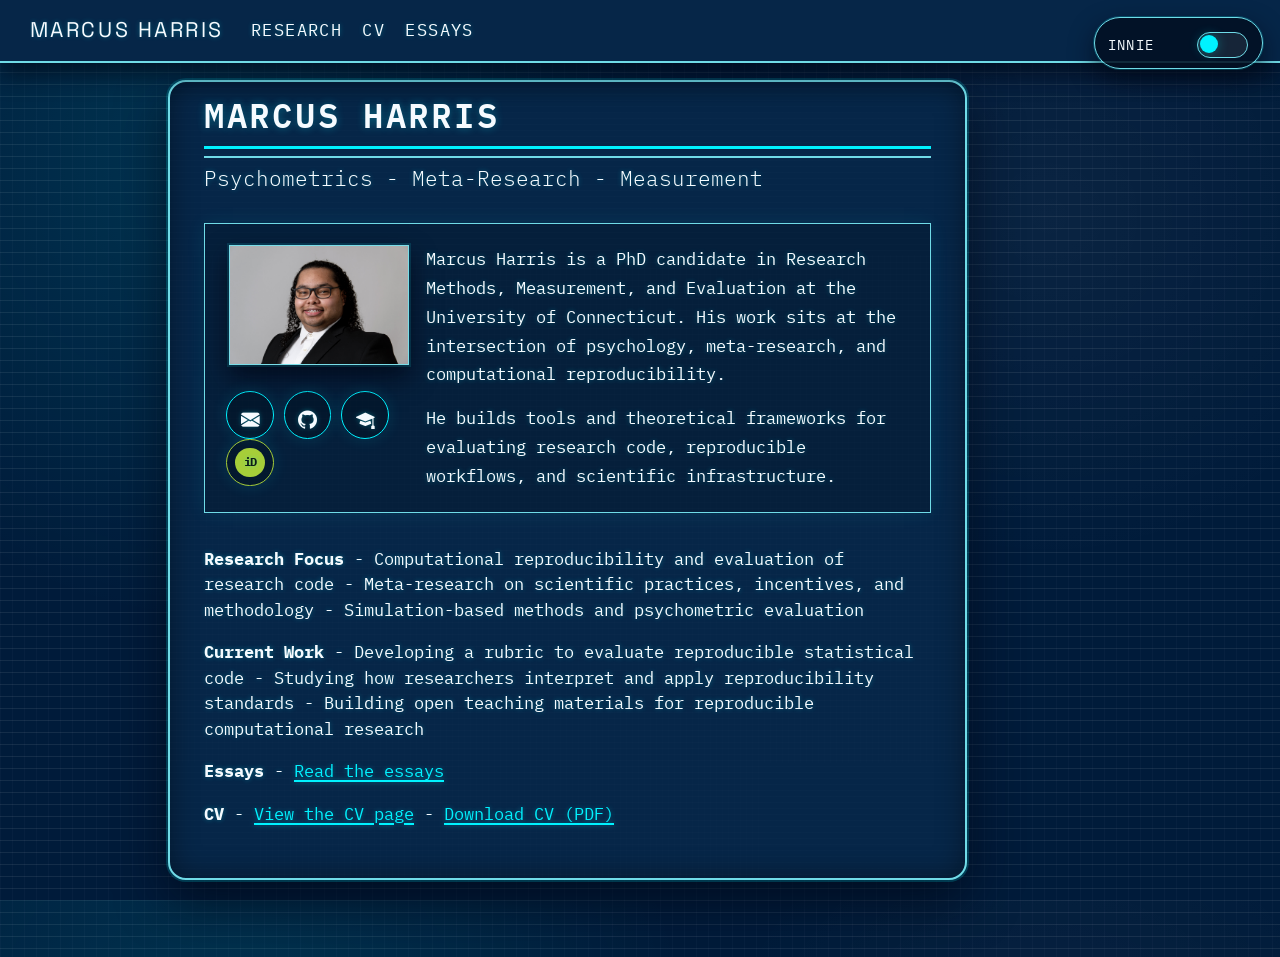
==== docs/index.html @ 5d67683b "Use single icon row under portrait" ====
<!DOCTYPE html>
<html xmlns="http://www.w3.org/1999/xhtml" lang="en" xml:lang="en"><head>

<meta charset="utf-8">
<meta name="generator" content="quarto-1.8.27">

<meta name="viewport" content="width=device-width, initial-scale=1.0, user-scalable=yes">


<title>Marcus Harris</title>
<style>
code{white-space: pre-wrap;}
span.smallcaps{font-variant: small-caps;}
div.columns{display: flex; gap: min(4vw, 1.5em);}
div.column{flex: auto; overflow-x: auto;}
div.hanging-indent{margin-left: 1.5em; text-indent: -1.5em;}
ul.task-list{list-style: none;}
ul.task-list li input[type="checkbox"] {
  width: 0.8em;
  margin: 0 0.8em 0.2em -1em; /* quarto-specific, see https://github.com/quarto-dev/quarto-cli/issues/4556 */ 
  vertical-align: middle;
}
</style>


<script src="site_libs/quarto-nav/quarto-nav.js"></script>
<script src="site_libs/quarto-nav/headroom.min.js"></script>
<script src="site_libs/clipboard/clipboard.min.js"></script>
<script src="site_libs/quarto-search/autocomplete.umd.js"></script>
<script src="site_libs/quarto-search/fuse.min.js"></script>
<script src="site_libs/quarto-search/quarto-search.js"></script>
<meta name="quarto:offset" content="./">
<link href="./assets/mh-favicon.jpg" rel="icon" type="image/jpeg">
<script src="site_libs/quarto-html/quarto.js" type="module"></script>
<script src="site_libs/quarto-html/tabsets/tabsets.js" type="module"></script>
<script src="site_libs/quarto-html/axe/axe-check.js" type="module"></script>
<script src="site_libs/quarto-html/popper.min.js"></script>
<script src="site_libs/quarto-html/tippy.umd.min.js"></script>
<script src="site_libs/quarto-html/anchor.min.js"></script>
<link href="site_libs/quarto-html/tippy.css" rel="stylesheet">
<link href="site_libs/quarto-html/quarto-syntax-highlighting-ed96de9b727972fe78a7b5d16c58bf87.css" rel="stylesheet" id="quarto-text-highlighting-styles">
<script src="site_libs/bootstrap/bootstrap.min.js"></script>
<link href="site_libs/bootstrap/bootstrap-icons.css" rel="stylesheet">
<link href="site_libs/bootstrap/bootstrap-e6518120e214e3a26998b62e628f5a15.min.css" rel="stylesheet" append-hash="true" id="quarto-bootstrap" data-mode="light">
<script id="quarto-search-options" type="application/json">{
  "location": "navbar",
  "copy-button": false,
  "collapse-after": 3,
  "panel-placement": "end",
  "type": "overlay",
  "limit": 50,
  "keyboard-shortcut": [
    "f",
    "/",
    "s"
  ],
  "show-item-context": false,
  "language": {
    "search-no-results-text": "No results",
    "search-matching-documents-text": "matching documents",
    "search-copy-link-title": "Copy link to search",
    "search-hide-matches-text": "Hide additional matches",
    "search-more-match-text": "more match in this document",
    "search-more-matches-text": "more matches in this document",
    "search-clear-button-title": "Clear",
    "search-text-placeholder": "",
    "search-detached-cancel-button-title": "Cancel",
    "search-submit-button-title": "Submit",
    "search-label": "Search"
  }
}</script>
<script>
  (function () {
    var storageKey = "site-theme";
    try {
      var stored = localStorage.getItem(storageKey);
      if (stored === "light" || stored === "dark") {
        document.documentElement.setAttribute("data-theme", stored);
      } else {
        document.documentElement.setAttribute("data-theme", "dark");
      }
    } catch (_error) {
      document.documentElement.setAttribute("data-theme", "dark");
    }
  })();
</script>


</head>

<body class="nav-fixed quarto-light">

<div id="quarto-search-results"></div>
  <header id="quarto-header" class="headroom fixed-top">
    <nav class="navbar navbar-expand-lg " data-bs-theme="dark">
      <div class="navbar-container container-fluid">
      <div class="navbar-brand-container mx-auto">
    <a class="navbar-brand" href="./index.html">
    <span class="navbar-title">Marcus Harris</span>
    </a>
  </div>
            <div id="quarto-search" class="" title="Search"></div>
          <button class="navbar-toggler" type="button" data-bs-toggle="collapse" data-bs-target="#navbarCollapse" aria-controls="navbarCollapse" role="menu" aria-expanded="false" aria-label="Toggle navigation" onclick="if (window.quartoToggleHeadroom) { window.quartoToggleHeadroom(); }">
  <span class="navbar-toggler-icon"></span>
</button>
          <div class="collapse navbar-collapse" id="navbarCollapse">
            <ul class="navbar-nav navbar-nav-scroll me-auto">
  <li class="nav-item">
    <a class="nav-link" href="./research.html"> 
<span class="menu-text">Research</span></a>
  </li>  
  <li class="nav-item">
    <a class="nav-link" href="./cv.html"> 
<span class="menu-text">CV</span></a>
  </li>  
  <li class="nav-item">
    <a class="nav-link" href="./essays.html"> 
<span class="menu-text">Essays</span></a>
  </li>  
</ul>
          </div> <!-- /navcollapse -->
            <div class="quarto-navbar-tools">
</div>
      </div> <!-- /container-fluid -->
    </nav>
</header>
<!-- content -->
<div id="quarto-content" class="quarto-container page-columns page-rows-contents page-layout-article page-navbar">
<!-- sidebar -->
<!-- margin-sidebar -->
    <div id="quarto-margin-sidebar" class="sidebar margin-sidebar zindex-bottom">
        
    </div>
<!-- main -->
<main class="content" id="quarto-document-content">

<header id="title-block-header" class="quarto-title-block default">
<div class="quarto-title">
<h1 class="title">Marcus Harris</h1>
<p class="subtitle lead">Psychometrics - Meta-Research - Measurement</p>
</div>



<div class="quarto-title-meta">

    
  
    
  </div>
  


</header>


<div class="home-hero">
<div class="home-hero-image">
<p><img src="assets/headshot.jpg" class="img-fluid" alt="Headshot of Marcus Harris"></p>
<div class="icon-links home-hero-links" aria-label="Homepage links">
<p><a class="icon-link" href="mailto:marcus.harris@uconn.edu" aria-label="Email Marcus Harris" title="Email"> <i class="bi bi-envelope-fill"></i> </a> <a class="icon-link" href="https://github.com/MarcusHarrisUConn" target="_blank" rel="noopener noreferrer" aria-label="GitHub profile" title="GitHub"> <i class="bi bi-github"></i> </a> <a class="icon-link" href="https://scholar.google.com/citations?hl=en&amp;user=sH_6JfsAAAAJ" target="_blank" rel="noopener noreferrer" aria-label="Google Scholar profile" title="Google Scholar"> <i class="bi bi-mortarboard-fill"></i> </a> <a class="icon-link icon-link-orcid home-hero-orcid" href="https://orcid.org/0009-0002-7001-1584" target="_blank" rel="noopener noreferrer" aria-label="ORCID profile" title="ORCID"> <span class="home-hero-orcid-mark" aria-hidden="true"> <span class="home-hero-orcid-inner">iD</span> </span> </a></p>
</div>
</div>
<div class="home-hero-copy">
<p>Marcus Harris is a PhD candidate in Research Methods, Measurement, and Evaluation at the University of Connecticut. His work sits at the intersection of psychology, meta-research, and computational reproducibility.</p>
<p>He builds tools and theoretical frameworks for evaluating research code, reproducible workflows, and scientific infrastructure.</p>
</div>
</div>
<p><strong>Research Focus</strong> - Computational reproducibility and evaluation of research code - Meta-research on scientific practices, incentives, and methodology - Simulation-based methods and psychometric evaluation</p>
<p><strong>Current Work</strong> - Developing a rubric to evaluate reproducible statistical code - Studying how researchers interpret and apply reproducibility standards - Building open teaching materials for reproducible computational research</p>
<p><strong>Essays</strong> - <a href="./essays.html">Read the essays</a></p>
<p><strong>CV</strong> - <a href="./cv.html">View the CV page</a> - <a href="assets/CV.pdf">Download CV (PDF)</a></p>



</main> <!-- /main -->
<button id="theme-toggle" class="theme-toggle" type="button" aria-label="Toggle innie and outie mode" aria-pressed="true">
  <span class="theme-toggle-label">Innie</span>
  <span class="theme-toggle-track" aria-hidden="true">
    <span class="theme-toggle-thumb"></span>
  </span>
</button>

<script>
  (function () {
    var storageKey = "site-theme";

    function getTheme() {
      try {
        var stored = localStorage.getItem(storageKey);
        if (stored === "light" || stored === "dark") {
          return stored;
        }
      } catch (_error) {}
      return document.documentElement.getAttribute("data-theme") || "dark";
    }

    function setTheme(theme) {
      document.documentElement.setAttribute("data-theme", theme);
      try {
        localStorage.setItem(storageKey, theme);
      } catch (_error) {}
    }

    function syncButton(button, theme) {
      var label = button.querySelector(".theme-toggle-label");
      label.textContent = theme === "dark" ? "Innie" : "Outie";
      button.setAttribute("aria-pressed", theme === "dark" ? "true" : "false");
      button.classList.toggle("is-light", theme === "light");
    }

    document.addEventListener("DOMContentLoaded", function () {
      var button = document.getElementById("theme-toggle");
      if (!button) {
        return;
      }

      var theme = getTheme();
      setTheme(theme);
      syncButton(button, theme);

      button.addEventListener("click", function () {
        var current = getTheme();
        var next = current === "dark" ? "light" : "dark";
        setTheme(next);
        syncButton(button, next);
      });
    });
  })();
</script>
<script id="quarto-html-after-body" type="application/javascript">
  window.document.addEventListener("DOMContentLoaded", function (event) {
    const icon = "";
    const anchorJS = new window.AnchorJS();
    anchorJS.options = {
      placement: 'right',
      icon: icon
    };
    anchorJS.add('.anchored');
    const isCodeAnnotation = (el) => {
      for (const clz of el.classList) {
        if (clz.startsWith('code-annotation-')) {                     
          return true;
        }
      }
      return false;
    }
    const onCopySuccess = function(e) {
      // button target
      const button = e.trigger;
      // don't keep focus
      button.blur();
      // flash "checked"
      button.classList.add('code-copy-button-checked');
      var currentTitle = button.getAttribute("title");
      button.setAttribute("title", "Copied!");
      let tooltip;
      if (window.bootstrap) {
        button.setAttribute("data-bs-toggle", "tooltip");
        button.setAttribute("data-bs-placement", "left");
        button.setAttribute("data-bs-title", "Copied!");
        tooltip = new bootstrap.Tooltip(button, 
          { trigger: "manual", 
            customClass: "code-copy-button-tooltip",
            offset: [0, -8]});
        tooltip.show();    
      }
      setTimeout(function() {
        if (tooltip) {
          tooltip.hide();
          button.removeAttribute("data-bs-title");
          button.removeAttribute("data-bs-toggle");
          button.removeAttribute("data-bs-placement");
        }
        button.setAttribute("title", currentTitle);
        button.classList.remove('code-copy-button-checked');
      }, 1000);
      // clear code selection
      e.clearSelection();
    }
    const getTextToCopy = function(trigger) {
      const outerScaffold = trigger.parentElement.cloneNode(true);
      const codeEl = outerScaffold.querySelector('code');
      for (const childEl of codeEl.children) {
        if (isCodeAnnotation(childEl)) {
          childEl.remove();
        }
      }
      return codeEl.innerText;
    }
    const clipboard = new window.ClipboardJS('.code-copy-button:not([data-in-quarto-modal])', {
      text: getTextToCopy
    });
    clipboard.on('success', onCopySuccess);
    if (window.document.getElementById('quarto-embedded-source-code-modal')) {
      const clipboardModal = new window.ClipboardJS('.code-copy-button[data-in-quarto-modal]', {
        text: getTextToCopy,
        container: window.document.getElementById('quarto-embedded-source-code-modal')
      });
      clipboardModal.on('success', onCopySuccess);
    }
      var localhostRegex = new RegExp(/^(?:http|https):\/\/localhost\:?[0-9]*\//);
      var mailtoRegex = new RegExp(/^mailto:/);
        var filterRegex = new RegExp('/' + window.location.host + '/');
      var isInternal = (href) => {
          return filterRegex.test(href) || localhostRegex.test(href) || mailtoRegex.test(href);
      }
      // Inspect non-navigation links and adorn them if external
     var links = window.document.querySelectorAll('a[href]:not(.nav-link):not(.navbar-brand):not(.toc-action):not(.sidebar-link):not(.sidebar-item-toggle):not(.pagination-link):not(.no-external):not([aria-hidden]):not(.dropdown-item):not(.quarto-navigation-tool):not(.about-link)');
      for (var i=0; i<links.length; i++) {
        const link = links[i];
        if (!isInternal(link.href)) {
          // undo the damage that might have been done by quarto-nav.js in the case of
          // links that we want to consider external
          if (link.dataset.originalHref !== undefined) {
            link.href = link.dataset.originalHref;
          }
        }
      }
    function tippyHover(el, contentFn, onTriggerFn, onUntriggerFn) {
      const config = {
        allowHTML: true,
        maxWidth: 500,
        delay: 100,
        arrow: false,
        appendTo: function(el) {
            return el.parentElement;
        },
        interactive: true,
        interactiveBorder: 10,
        theme: 'quarto',
        placement: 'bottom-start',
      };
      if (contentFn) {
        config.content = contentFn;
      }
      if (onTriggerFn) {
        config.onTrigger = onTriggerFn;
      }
      if (onUntriggerFn) {
        config.onUntrigger = onUntriggerFn;
      }
      window.tippy(el, config); 
    }
    const noterefs = window.document.querySelectorAll('a[role="doc-noteref"]');
    for (var i=0; i<noterefs.length; i++) {
      const ref = noterefs[i];
      tippyHover(ref, function() {
        // use id or data attribute instead here
        let href = ref.getAttribute('data-footnote-href') || ref.getAttribute('href');
        try { href = new URL(href).hash; } catch {}
        const id = href.replace(/^#\/?/, "");
        const note = window.document.getElementById(id);
        if (note) {
          return note.innerHTML;
        } else {
          return "";
        }
      });
    }
    const xrefs = window.document.querySelectorAll('a.quarto-xref');
    const processXRef = (id, note) => {
      // Strip column container classes
      const stripColumnClz = (el) => {
        el.classList.remove("page-full", "page-columns");
        if (el.children) {
          for (const child of el.children) {
            stripColumnClz(child);
          }
        }
      }
      stripColumnClz(note)
      if (id === null || id.startsWith('sec-')) {
        // Special case sections, only their first couple elements
        const container = document.createElement("div");
        if (note.children && note.children.length > 2) {
          container.appendChild(note.children[0].cloneNode(true));
          for (let i = 1; i < note.children.length; i++) {
            const child = note.children[i];
            if (child.tagName === "P" && child.innerText === "") {
              continue;
            } else {
              container.appendChild(child.cloneNode(true));
              break;
            }
          }
          if (window.Quarto?.typesetMath) {
            window.Quarto.typesetMath(container);
          }
          return container.innerHTML
        } else {
          if (window.Quarto?.typesetMath) {
            window.Quarto.typesetMath(note);
          }
          return note.innerHTML;
        }
      } else {
        // Remove any anchor links if they are present
        const anchorLink = note.querySelector('a.anchorjs-link');
        if (anchorLink) {
          anchorLink.remove();
        }
        if (window.Quarto?.typesetMath) {
          window.Quarto.typesetMath(note);
        }
        if (note.classList.contains("callout")) {
          return note.outerHTML;
        } else {
          return note.innerHTML;
        }
      }
    }
    for (var i=0; i<xrefs.length; i++) {
      const xref = xrefs[i];
      tippyHover(xref, undefined, function(instance) {
        instance.disable();
        let url = xref.getAttribute('href');
        let hash = undefined; 
        if (url.startsWith('#')) {
          hash = url;
        } else {
          try { hash = new URL(url).hash; } catch {}
        }
        if (hash) {
          const id = hash.replace(/^#\/?/, "");
          const note = window.document.getElementById(id);
          if (note !== null) {
            try {
              const html = processXRef(id, note.cloneNode(true));
              instance.setContent(html);
            } finally {
              instance.enable();
              instance.show();
            }
          } else {
            // See if we can fetch this
            fetch(url.split('#')[0])
            .then(res => res.text())
            .then(html => {
              const parser = new DOMParser();
              const htmlDoc = parser.parseFromString(html, "text/html");
              const note = htmlDoc.getElementById(id);
              if (note !== null) {
                const html = processXRef(id, note);
                instance.setContent(html);
              } 
            }).finally(() => {
              instance.enable();
              instance.show();
            });
          }
        } else {
          // See if we can fetch a full url (with no hash to target)
          // This is a special case and we should probably do some content thinning / targeting
          fetch(url)
          .then(res => res.text())
          .then(html => {
            const parser = new DOMParser();
            const htmlDoc = parser.parseFromString(html, "text/html");
            const note = htmlDoc.querySelector('main.content');
            if (note !== null) {
              // This should only happen for chapter cross references
              // (since there is no id in the URL)
              // remove the first header
              if (note.children.length > 0 && note.children[0].tagName === "HEADER") {
                note.children[0].remove();
              }
              const html = processXRef(null, note);
              instance.setContent(html);
            } 
          }).finally(() => {
            instance.enable();
            instance.show();
          });
        }
      }, function(instance) {
      });
    }
        let selectedAnnoteEl;
        const selectorForAnnotation = ( cell, annotation) => {
          let cellAttr = 'data-code-cell="' + cell + '"';
          let lineAttr = 'data-code-annotation="' +  annotation + '"';
          const selector = 'span[' + cellAttr + '][' + lineAttr + ']';
          return selector;
        }
        const selectCodeLines = (annoteEl) => {
          const doc = window.document;
          const targetCell = annoteEl.getAttribute("data-target-cell");
          const targetAnnotation = annoteEl.getAttribute("data-target-annotation");
          const annoteSpan = window.document.querySelector(selectorForAnnotation(targetCell, targetAnnotation));
          const lines = annoteSpan.getAttribute("data-code-lines").split(",");
          const lineIds = lines.map((line) => {
            return targetCell + "-" + line;
          })
          let top = null;
          let height = null;
          let parent = null;
          if (lineIds.length > 0) {
              //compute the position of the single el (top and bottom and make a div)
              const el = window.document.getElementById(lineIds[0]);
              top = el.offsetTop;
              height = el.offsetHeight;
              parent = el.parentElement.parentElement;
            if (lineIds.length > 1) {
              const lastEl = window.document.getElementById(lineIds[lineIds.length - 1]);
              const bottom = lastEl.offsetTop + lastEl.offsetHeight;
              height = bottom - top;
            }
            if (top !== null && height !== null && parent !== null) {
              // cook up a div (if necessary) and position it 
              let div = window.document.getElementById("code-annotation-line-highlight");
              if (div === null) {
                div = window.document.createElement("div");
                div.setAttribute("id", "code-annotation-line-highlight");
                div.style.position = 'absolute';
                parent.appendChild(div);
              }
              div.style.top = top - 2 + "px";
              div.style.height = height + 4 + "px";
              div.style.left = 0;
              let gutterDiv = window.document.getElementById("code-annotation-line-highlight-gutter");
              if (gutterDiv === null) {
                gutterDiv = window.document.createElement("div");
                gutterDiv.setAttribute("id", "code-annotation-line-highlight-gutter");
                gutterDiv.style.position = 'absolute';
                const codeCell = window.document.getElementById(targetCell);
                const gutter = codeCell.querySelector('.code-annotation-gutter');
                gutter.appendChild(gutterDiv);
              }
              gutterDiv.style.top = top - 2 + "px";
              gutterDiv.style.height = height + 4 + "px";
            }
            selectedAnnoteEl = annoteEl;
          }
        };
        const unselectCodeLines = () => {
          const elementsIds = ["code-annotation-line-highlight", "code-annotation-line-highlight-gutter"];
          elementsIds.forEach((elId) => {
            const div = window.document.getElementById(elId);
            if (div) {
              div.remove();
            }
          });
          selectedAnnoteEl = undefined;
        };
          // Handle positioning of the toggle
      window.addEventListener(
        "resize",
        throttle(() => {
          elRect = undefined;
          if (selectedAnnoteEl) {
            selectCodeLines(selectedAnnoteEl);
          }
        }, 10)
      );
      function throttle(fn, ms) {
      let throttle = false;
      let timer;
        return (...args) => {
          if(!throttle) { // first call gets through
              fn.apply(this, args);
              throttle = true;
          } else { // all the others get throttled
              if(timer) clearTimeout(timer); // cancel #2
              timer = setTimeout(() => {
                fn.apply(this, args);
                timer = throttle = false;
              }, ms);
          }
        };
      }
        // Attach click handler to the DT
        const annoteDls = window.document.querySelectorAll('dt[data-target-cell]');
        for (const annoteDlNode of annoteDls) {
          annoteDlNode.addEventListener('click', (event) => {
            const clickedEl = event.target;
            if (clickedEl !== selectedAnnoteEl) {
              unselectCodeLines();
              const activeEl = window.document.querySelector('dt[data-target-cell].code-annotation-active');
              if (activeEl) {
                activeEl.classList.remove('code-annotation-active');
              }
              selectCodeLines(clickedEl);
              clickedEl.classList.add('code-annotation-active');
            } else {
              // Unselect the line
              unselectCodeLines();
              clickedEl.classList.remove('code-annotation-active');
            }
          });
        }
    const findCites = (el) => {
      const parentEl = el.parentElement;
      if (parentEl) {
        const cites = parentEl.dataset.cites;
        if (cites) {
          return {
            el,
            cites: cites.split(' ')
          };
        } else {
          return findCites(el.parentElement)
        }
      } else {
        return undefined;
      }
    };
    var bibliorefs = window.document.querySelectorAll('a[role="doc-biblioref"]');
    for (var i=0; i<bibliorefs.length; i++) {
      const ref = bibliorefs[i];
      const citeInfo = findCites(ref);
      if (citeInfo) {
        tippyHover(citeInfo.el, function() {
          var popup = window.document.createElement('div');
          citeInfo.cites.forEach(function(cite) {
            var citeDiv = window.document.createElement('div');
            citeDiv.classList.add('hanging-indent');
            citeDiv.classList.add('csl-entry');
            var biblioDiv = window.document.getElementById('ref-' + cite);
            if (biblioDiv) {
              citeDiv.innerHTML = biblioDiv.innerHTML;
            }
            popup.appendChild(citeDiv);
          });
          return popup.innerHTML;
        });
      }
    }
  });
  </script>
</div> <!-- /content -->




</body></html>
---- docs/site_libs/quarto-html/tippy.css ----
.tippy-box[data-animation=fade][data-state=hidden]{opacity:0}[data-tippy-root]{max-width:calc(100vw - 10px)}.tippy-box{position:relative;background-color:#333;color:#fff;border-radius:4px;font-size:14px;line-height:1.4;white-space:normal;outline:0;transition-property:transform,visibility,opacity}.tippy-box[data-placement^=top]>.tippy-arrow{bottom:0}.tippy-box[data-placement^=top]>.tippy-arrow:before{bottom:-7px;left:0;border-width:8px 8px 0;border-top-color:initial;transform-origin:center top}.tippy-box[data-placement^=bottom]>.tippy-arrow{top:0}.tippy-box[data-placement^=bottom]>.tippy-arrow:before{top:-7px;left:0;border-width:0 8px 8px;border-bottom-color:initial;transform-origin:center bottom}.tippy-box[data-placement^=left]>.tippy-arrow{right:0}.tippy-box[data-placement^=left]>.tippy-arrow:before{border-width:8px 0 8px 8px;border-left-color:initial;right:-7px;transform-origin:center left}.tippy-box[data-placement^=right]>.tippy-arrow{left:0}.tippy-box[data-placement^=right]>.tippy-arrow:before{left:-7px;border-width:8px 8px 8px 0;border-right-color:initial;transform-origin:center right}.tippy-box[data-inertia][data-state=visible]{transition-timing-function:cubic-bezier(.54,1.5,.38,1.11)}.tippy-arrow{width:16px;height:16px;color:#333}.tippy-arrow:before{content:"";position:absolute;border-color:transparent;border-style:solid}.tippy-content{position:relative;padding:5px 9px;z-index:1}
---- docs/site_libs/quarto-html/quarto-syntax-highlighting-ed96de9b727972fe78a7b5d16c58bf87.css ----
/* quarto syntax highlight colors */
:root {
  --quarto-hl-ot-color: #003B4F;
  --quarto-hl-at-color: #657422;
  --quarto-hl-ss-color: #20794D;
  --quarto-hl-an-color: #5E5E5E;
  --quarto-hl-fu-color: #4758AB;
  --quarto-hl-st-color: #20794D;
  --quarto-hl-cf-color: #003B4F;
  --quarto-hl-op-color: #5E5E5E;
  --quarto-hl-er-color: #AD0000;
  --quarto-hl-bn-color: #AD0000;
  --quarto-hl-al-color: #AD0000;
  --quarto-hl-va-color: #111111;
  --quarto-hl-bu-color: inherit;
  --quarto-hl-ex-color: inherit;
  --quarto-hl-pp-color: #AD0000;
  --quarto-hl-in-color: #5E5E5E;
  --quarto-hl-vs-color: #20794D;
  --quarto-hl-wa-color: #5E5E5E;
  --quarto-hl-do-color: #5E5E5E;
  --quarto-hl-im-color: #00769E;
  --quarto-hl-ch-color: #20794D;
  --quarto-hl-dt-color: #AD0000;
  --quarto-hl-fl-color: #AD0000;
  --quarto-hl-co-color: #5E5E5E;
  --quarto-hl-cv-color: #5E5E5E;
  --quarto-hl-cn-color: #8f5902;
  --quarto-hl-sc-color: #5E5E5E;
  --quarto-hl-dv-color: #AD0000;
  --quarto-hl-kw-color: #003B4F;
}

/* other quarto variables */
:root {
  --quarto-font-monospace: SFMono-Regular, Menlo, Monaco, Consolas, "Liberation Mono", "Courier New", monospace;
}

/* syntax highlight based on Pandoc's rules */
pre > code.sourceCode > span {
  color: #003B4F;
}

code.sourceCode > span {
  color: #003B4F;
}

div.sourceCode,
div.sourceCode pre.sourceCode {
  color: #003B4F;
}

/* Normal */
code span {
  color: #003B4F;
}

/* Alert */
code span.al {
  color: #AD0000;
  font-style: inherit;
}

/* Annotation */
code span.an {
  color: #5E5E5E;
  font-style: inherit;
}

/* Attribute */
code span.at {
  color: #657422;
  font-style: inherit;
}

/* BaseN */
code span.bn {
  color: #AD0000;
  font-style: inherit;
}

/* BuiltIn */
code span.bu {
  font-style: inherit;
}

/* ControlFlow */
code span.cf {
  color: #003B4F;
  font-weight: bold;
  font-style: inherit;
}

/* Char */
code span.ch {
  color: #20794D;
  font-style: inherit;
}

/* Constant */
code span.cn {
  color: #8f5902;
  font-style: inherit;
}

/* Comment */
code span.co {
  color: #5E5E5E;
  font-style: inherit;
}

/* CommentVar */
code span.cv {
  color: #5E5E5E;
  font-style: italic;
}

/* Documentation */
code span.do {
  color: #5E5E5E;
  font-style: italic;
}

/* DataType */
code span.dt {
  color: #AD0000;
  font-style: inherit;
}

/* DecVal */
code span.dv {
  color: #AD0000;
  font-style: inherit;
}

/* Error */
code span.er {
  color: #AD0000;
  font-style: inherit;
}

/* Extension */
code span.ex {
  font-style: inherit;
}

/* Float */
code span.fl {
  color: #AD0000;
  font-style: inherit;
}

/* Function */
code span.fu {
  color: #4758AB;
  font-style: inherit;
}

/* Import */
code span.im {
  color: #00769E;
  font-style: inherit;
}

/* Information */
code span.in {
  color: #5E5E5E;
  font-style: inherit;
}

/* Keyword */
code span.kw {
  color: #003B4F;
  font-weight: bold;
  font-style: inherit;
}

/* Operator */
code span.op {
  color: #5E5E5E;
  font-style: inherit;
}

/* Other */
code span.ot {
  color: #003B4F;
  font-style: inherit;
}

/* Preprocessor */
code span.pp {
  color: #AD0000;
  font-style: inherit;
}

/* SpecialChar */
code span.sc {
  color: #5E5E5E;
  font-style: inherit;
}

/* SpecialString */
code span.ss {
  color: #20794D;
  font-style: inherit;
}

/* String */
code span.st {
  color: #20794D;
  font-style: inherit;
}

/* Variable */
code span.va {
  color: #111111;
  font-style: inherit;
}

/* VerbatimString */
code span.vs {
  color: #20794D;
  font-style: inherit;
}

/* Warning */
code span.wa {
  color: #5E5E5E;
  font-style: italic;
}

.prevent-inlining {
  content: "</";
}

/*# sourceMappingURL=0920dd6d7437995b8cdf7429764427b1.css.map */
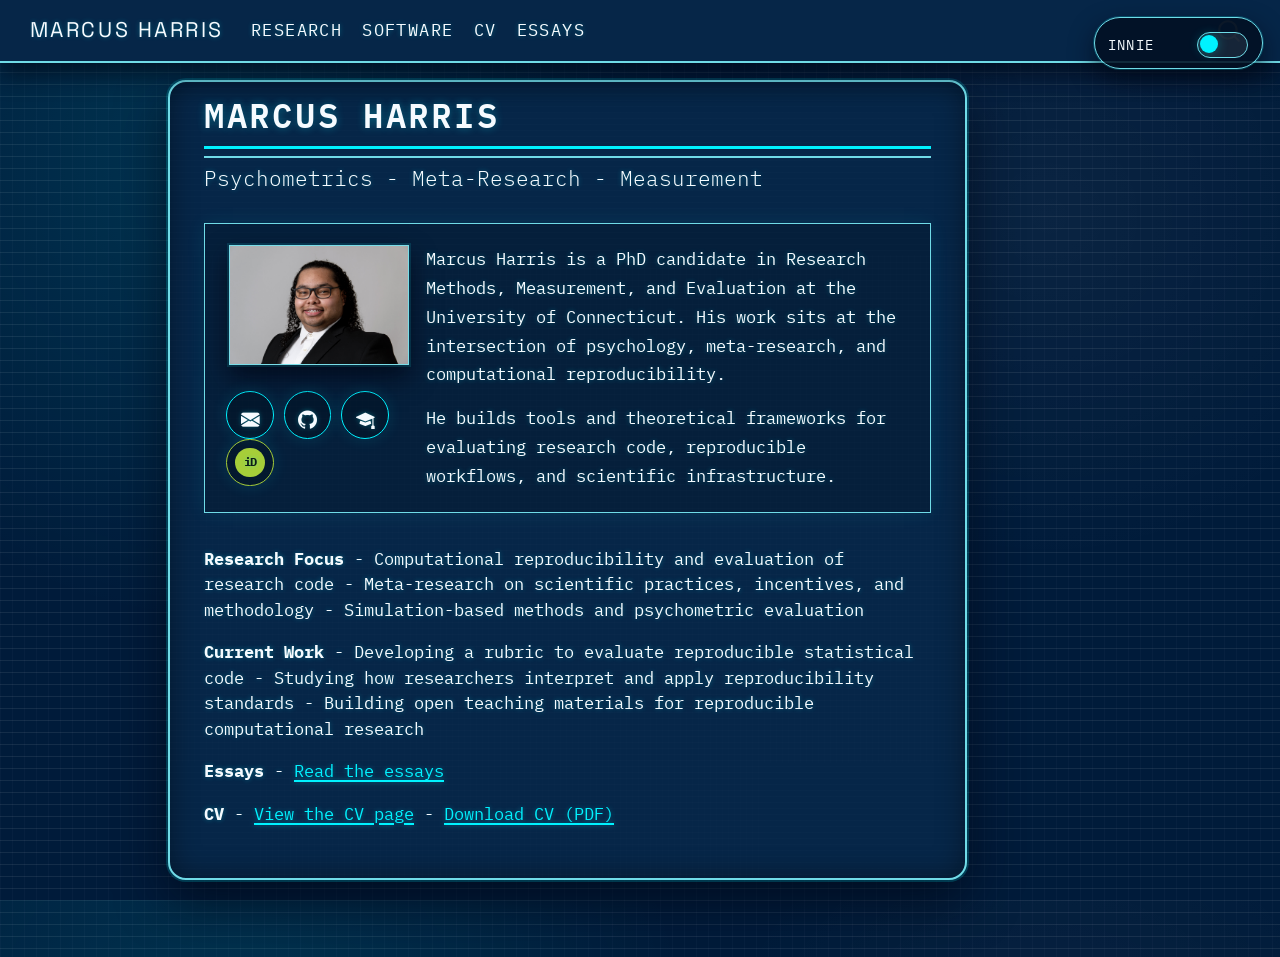
==== commit ad6538c0: "Add Software navigation link" ====
--- a/docs/index.html
+++ b/docs/index.html
@@ -2,13 +2,16 @@
 <html xmlns="http://www.w3.org/1999/xhtml" lang="en" xml:lang="en"><head>
 
 <meta charset="utf-8">
-<meta name="generator" content="quarto-1.8.27">
+<meta name="generator" content="quarto-1.9.37">
 
 <meta name="viewport" content="width=device-width, initial-scale=1.0, user-scalable=yes">
 
 
 <title>Marcus Harris</title>
 <style>
+/* Default styles provided by pandoc.
+** See https://pandoc.org/MANUAL.html#variables-for-html for config info.
+*/
 code{white-space: pre-wrap;}
 span.smallcaps{font-variant: small-caps;}
 div.columns{display: flex; gap: min(4vw, 1.5em);}
@@ -33,15 +36,14 @@
 <link href="./assets/mh-favicon.jpg" rel="icon" type="image/jpeg">
 <script src="site_libs/quarto-html/quarto.js" type="module"></script>
 <script src="site_libs/quarto-html/tabsets/tabsets.js" type="module"></script>
-<script src="site_libs/quarto-html/axe/axe-check.js" type="module"></script>
 <script src="site_libs/quarto-html/popper.min.js"></script>
 <script src="site_libs/quarto-html/tippy.umd.min.js"></script>
 <script src="site_libs/quarto-html/anchor.min.js"></script>
 <link href="site_libs/quarto-html/tippy.css" rel="stylesheet">
-<link href="site_libs/quarto-html/quarto-syntax-highlighting-ed96de9b727972fe78a7b5d16c58bf87.css" rel="stylesheet" id="quarto-text-highlighting-styles">
+<link href="site_libs/quarto-html/quarto-syntax-highlighting-7f8f88aac4f3542376d5c11b86a4c14d.css" rel="stylesheet" id="quarto-text-highlighting-styles">
 <script src="site_libs/bootstrap/bootstrap.min.js"></script>
 <link href="site_libs/bootstrap/bootstrap-icons.css" rel="stylesheet">
-<link href="site_libs/bootstrap/bootstrap-e6518120e214e3a26998b62e628f5a15.min.css" rel="stylesheet" append-hash="true" id="quarto-bootstrap" data-mode="light">
+<link href="site_libs/bootstrap/bootstrap-1feac607b775c3b0810a00819f2bd8de.min.css" rel="stylesheet" append-hash="true" id="quarto-bootstrap" data-mode="light">
 <script id="quarto-search-options" type="application/json">{
   "location": "navbar",
   "copy-button": false,
@@ -108,6 +110,10 @@
   <li class="nav-item">
     <a class="nav-link" href="./research.html"> 
 <span class="menu-text">Research</span></a>
+  </li>  
+  <li class="nav-item">
+    <a class="nav-link" href="https://marcusharrisphd.com/mlmr/"> 
+<span class="menu-text">Software</span></a>
   </li>  
   <li class="nav-item">
     <a class="nav-link" href="./cv.html"> 
--- a/docs/site_libs/quarto-html/quarto-syntax-highlighting-7f8f88aac4f3542376d5c11b86a4c14d.css
+++ b/docs/site_libs/quarto-html/quarto-syntax-highlighting-7f8f88aac4f3542376d5c11b86a4c14d.css
@@ -0,0 +1,236 @@
+/* quarto syntax highlight colors */
+:root {
+  --quarto-hl-ot-color: #003B4F;
+  --quarto-hl-at-color: #657422;
+  --quarto-hl-ss-color: #20794D;
+  --quarto-hl-an-color: #5E5E5E;
+  --quarto-hl-fu-color: #4758AB;
+  --quarto-hl-st-color: #20794D;
+  --quarto-hl-cf-color: #003B4F;
+  --quarto-hl-op-color: #5E5E5E;
+  --quarto-hl-er-color: #AD0000;
+  --quarto-hl-bn-color: #AD0000;
+  --quarto-hl-al-color: #AD0000;
+  --quarto-hl-va-color: #111111;
+  --quarto-hl-bu-color: inherit;
+  --quarto-hl-ex-color: inherit;
+  --quarto-hl-pp-color: #AD0000;
+  --quarto-hl-in-color: #5E5E5E;
+  --quarto-hl-vs-color: #20794D;
+  --quarto-hl-wa-color: #5E5E5E;
+  --quarto-hl-do-color: #5E5E5E;
+  --quarto-hl-im-color: #00769E;
+  --quarto-hl-ch-color: #20794D;
+  --quarto-hl-dt-color: #AD0000;
+  --quarto-hl-fl-color: #AD0000;
+  --quarto-hl-co-color: #5E5E5E;
+  --quarto-hl-cv-color: #5E5E5E;
+  --quarto-hl-cn-color: #8f5902;
+  --quarto-hl-sc-color: #5E5E5E;
+  --quarto-hl-dv-color: #AD0000;
+  --quarto-hl-kw-color: #003B4F;
+}
+
+/* other quarto variables */
+:root {
+  --quarto-font-monospace: SFMono-Regular, Menlo, Monaco, Consolas, "Liberation Mono", "Courier New", monospace;
+}
+
+/* syntax highlight based on Pandoc's rules */
+pre > code.sourceCode > span {
+  color: #003B4F;
+}
+
+code.sourceCode > span {
+  color: #003B4F;
+}
+
+div.sourceCode,
+div.sourceCode pre.sourceCode {
+  color: #003B4F;
+}
+
+/* Normal */
+code span {
+  color: #003B4F;
+}
+
+/* Alert */
+code span.al {
+  color: #AD0000;
+  font-style: inherit;
+}
+
+/* Annotation */
+code span.an {
+  color: #5E5E5E;
+  font-style: inherit;
+}
+
+/* Attribute */
+code span.at {
+  color: #657422;
+  font-style: inherit;
+}
+
+/* BaseN */
+code span.bn {
+  color: #AD0000;
+  font-style: inherit;
+}
+
+/* BuiltIn */
+code span.bu {
+  font-style: inherit;
+}
+
+/* ControlFlow */
+code span.cf {
+  color: #003B4F;
+  font-weight: bold;
+  font-style: inherit;
+}
+
+/* Char */
+code span.ch {
+  color: #20794D;
+  font-style: inherit;
+}
+
+/* Constant */
+code span.cn {
+  color: #8f5902;
+  font-style: inherit;
+}
+
+/* Comment */
+code span.co {
+  color: #5E5E5E;
+  font-style: inherit;
+}
+
+/* CommentVar */
+code span.cv {
+  color: #5E5E5E;
+  font-style: italic;
+}
+
+/* Documentation */
+code span.do {
+  color: #5E5E5E;
+  font-style: italic;
+}
+
+/* DataType */
+code span.dt {
+  color: #AD0000;
+  font-style: inherit;
+}
+
+/* DecVal */
+code span.dv {
+  color: #AD0000;
+  font-style: inherit;
+}
+
+/* Error */
+code span.er {
+  color: #AD0000;
+  font-style: inherit;
+}
+
+/* Extension */
+code span.ex {
+  font-style: inherit;
+}
+
+/* Float */
+code span.fl {
+  color: #AD0000;
+  font-style: inherit;
+}
+
+/* Function */
+code span.fu {
+  color: #4758AB;
+  font-style: inherit;
+}
+
+/* Import */
+code span.im {
+  color: #00769E;
+  font-style: inherit;
+}
+
+/* Information */
+code span.in {
+  color: #5E5E5E;
+  font-style: inherit;
+}
+
+/* Keyword */
+code span.kw {
+  color: #003B4F;
+  font-weight: bold;
+  font-style: inherit;
+}
+
+/* Operator */
+code span.op {
+  color: #5E5E5E;
+  font-style: inherit;
+}
+
+/* Other */
+code span.ot {
+  color: #003B4F;
+  font-style: inherit;
+}
+
+/* Preprocessor */
+code span.pp {
+  color: #AD0000;
+  font-style: inherit;
+}
+
+/* SpecialChar */
+code span.sc {
+  color: #5E5E5E;
+  font-style: inherit;
+}
+
+/* SpecialString */
+code span.ss {
+  color: #20794D;
+  font-style: inherit;
+}
+
+/* String */
+code span.st {
+  color: #20794D;
+  font-style: inherit;
+}
+
+/* Variable */
+code span.va {
+  color: #111111;
+  font-style: inherit;
+}
+
+/* VerbatimString */
+code span.vs {
+  color: #20794D;
+  font-style: inherit;
+}
+
+/* Warning */
+code span.wa {
+  color: #5E5E5E;
+  font-style: italic;
+}
+
+.prevent-inlining {
+  content: "</";
+}
+
+/*# sourceMappingURL=789ad8cd35626ba772517505b42a116e.css.map */
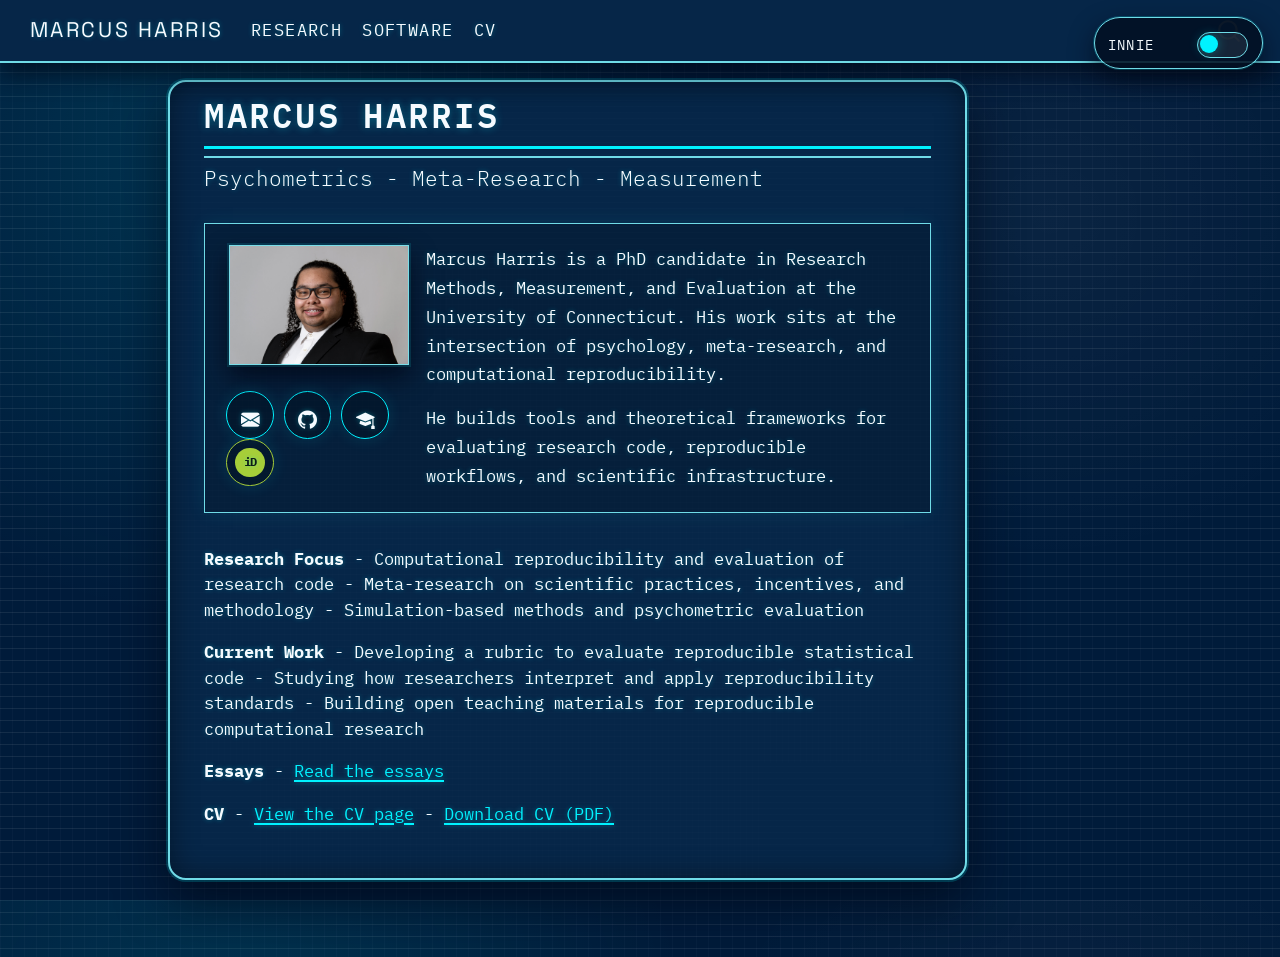
==== commit 59f25f67: "Hide essays navigation" ====
--- a/docs/index.html
+++ b/docs/index.html
@@ -2,7 +2,7 @@
 <html xmlns="http://www.w3.org/1999/xhtml" lang="en" xml:lang="en"><head>
 
 <meta charset="utf-8">
-<meta name="generator" content="quarto-1.9.37">
+<meta name="generator" content="quarto-1.9.38">
 
 <meta name="viewport" content="width=device-width, initial-scale=1.0, user-scalable=yes">
 
@@ -40,10 +40,10 @@
 <script src="site_libs/quarto-html/tippy.umd.min.js"></script>
 <script src="site_libs/quarto-html/anchor.min.js"></script>
 <link href="site_libs/quarto-html/tippy.css" rel="stylesheet">
-<link href="site_libs/quarto-html/quarto-syntax-highlighting-7f8f88aac4f3542376d5c11b86a4c14d.css" rel="stylesheet" id="quarto-text-highlighting-styles">
+<link href="site_libs/quarto-html/quarto-syntax-highlighting-15634bcf2e68342d4ad2dfa704d543f6.css" rel="stylesheet" id="quarto-text-highlighting-styles">
 <script src="site_libs/bootstrap/bootstrap.min.js"></script>
 <link href="site_libs/bootstrap/bootstrap-icons.css" rel="stylesheet">
-<link href="site_libs/bootstrap/bootstrap-1feac607b775c3b0810a00819f2bd8de.min.css" rel="stylesheet" append-hash="true" id="quarto-bootstrap" data-mode="light">
+<link href="site_libs/bootstrap/bootstrap-ac7d2373332163a239a79b5d8c3fe635.min.css" rel="stylesheet" append-hash="true" id="quarto-bootstrap" data-mode="light">
 <script id="quarto-search-options" type="application/json">{
   "location": "navbar",
   "copy-button": false,
@@ -112,16 +112,12 @@
 <span class="menu-text">Research</span></a>
   </li>  
   <li class="nav-item">
-    <a class="nav-link" href="https://marcusharrisphd.com/mlmr/"> 
+    <a class="nav-link" href="./software.html"> 
 <span class="menu-text">Software</span></a>
   </li>  
   <li class="nav-item">
     <a class="nav-link" href="./cv.html"> 
 <span class="menu-text">CV</span></a>
-  </li>  
-  <li class="nav-item">
-    <a class="nav-link" href="./essays.html"> 
-<span class="menu-text">Essays</span></a>
   </li>  
 </ul>
           </div> <!-- /navcollapse -->
--- a/docs/site_libs/quarto-html/quarto-syntax-highlighting-15634bcf2e68342d4ad2dfa704d543f6.css
+++ b/docs/site_libs/quarto-html/quarto-syntax-highlighting-15634bcf2e68342d4ad2dfa704d543f6.css
@@ -0,0 +1,236 @@
+/* quarto syntax highlight colors */
+:root {
+  --quarto-hl-ot-color: #003B4F;
+  --quarto-hl-at-color: #657422;
+  --quarto-hl-ss-color: #20794D;
+  --quarto-hl-an-color: #5E5E5E;
+  --quarto-hl-fu-color: #4758AB;
+  --quarto-hl-st-color: #20794D;
+  --quarto-hl-cf-color: #003B4F;
+  --quarto-hl-op-color: #5E5E5E;
+  --quarto-hl-er-color: #AD0000;
+  --quarto-hl-bn-color: #AD0000;
+  --quarto-hl-al-color: #AD0000;
+  --quarto-hl-va-color: #111111;
+  --quarto-hl-bu-color: inherit;
+  --quarto-hl-ex-color: inherit;
+  --quarto-hl-pp-color: #AD0000;
+  --quarto-hl-in-color: #5E5E5E;
+  --quarto-hl-vs-color: #20794D;
+  --quarto-hl-wa-color: #5E5E5E;
+  --quarto-hl-do-color: #5E5E5E;
+  --quarto-hl-im-color: #00769E;
+  --quarto-hl-ch-color: #20794D;
+  --quarto-hl-dt-color: #AD0000;
+  --quarto-hl-fl-color: #AD0000;
+  --quarto-hl-co-color: #5E5E5E;
+  --quarto-hl-cv-color: #5E5E5E;
+  --quarto-hl-cn-color: #8f5902;
+  --quarto-hl-sc-color: #5E5E5E;
+  --quarto-hl-dv-color: #AD0000;
+  --quarto-hl-kw-color: #003B4F;
+}
+
+/* other quarto variables */
+:root {
+  --quarto-font-monospace: SFMono-Regular, Menlo, Monaco, Consolas, "Liberation Mono", "Courier New", monospace;
+}
+
+/* syntax highlight based on Pandoc's rules */
+pre > code.sourceCode > span {
+  color: #003B4F;
+}
+
+code.sourceCode > span {
+  color: #003B4F;
+}
+
+div.sourceCode,
+div.sourceCode pre.sourceCode {
+  color: #003B4F;
+}
+
+/* Normal */
+code span {
+  color: #003B4F;
+}
+
+/* Alert */
+code span.al {
+  color: #AD0000;
+  font-style: inherit;
+}
+
+/* Annotation */
+code span.an {
+  color: #5E5E5E;
+  font-style: inherit;
+}
+
+/* Attribute */
+code span.at {
+  color: #657422;
+  font-style: inherit;
+}
+
+/* BaseN */
+code span.bn {
+  color: #AD0000;
+  font-style: inherit;
+}
+
+/* BuiltIn */
+code span.bu {
+  font-style: inherit;
+}
+
+/* ControlFlow */
+code span.cf {
+  color: #003B4F;
+  font-weight: bold;
+  font-style: inherit;
+}
+
+/* Char */
+code span.ch {
+  color: #20794D;
+  font-style: inherit;
+}
+
+/* Constant */
+code span.cn {
+  color: #8f5902;
+  font-style: inherit;
+}
+
+/* Comment */
+code span.co {
+  color: #5E5E5E;
+  font-style: inherit;
+}
+
+/* CommentVar */
+code span.cv {
+  color: #5E5E5E;
+  font-style: italic;
+}
+
+/* Documentation */
+code span.do {
+  color: #5E5E5E;
+  font-style: italic;
+}
+
+/* DataType */
+code span.dt {
+  color: #AD0000;
+  font-style: inherit;
+}
+
+/* DecVal */
+code span.dv {
+  color: #AD0000;
+  font-style: inherit;
+}
+
+/* Error */
+code span.er {
+  color: #AD0000;
+  font-style: inherit;
+}
+
+/* Extension */
+code span.ex {
+  font-style: inherit;
+}
+
+/* Float */
+code span.fl {
+  color: #AD0000;
+  font-style: inherit;
+}
+
+/* Function */
+code span.fu {
+  color: #4758AB;
+  font-style: inherit;
+}
+
+/* Import */
+code span.im {
+  color: #00769E;
+  font-style: inherit;
+}
+
+/* Information */
+code span.in {
+  color: #5E5E5E;
+  font-style: inherit;
+}
+
+/* Keyword */
+code span.kw {
+  color: #003B4F;
+  font-weight: bold;
+  font-style: inherit;
+}
+
+/* Operator */
+code span.op {
+  color: #5E5E5E;
+  font-style: inherit;
+}
+
+/* Other */
+code span.ot {
+  color: #003B4F;
+  font-style: inherit;
+}
+
+/* Preprocessor */
+code span.pp {
+  color: #AD0000;
+  font-style: inherit;
+}
+
+/* SpecialChar */
+code span.sc {
+  color: #5E5E5E;
+  font-style: inherit;
+}
+
+/* SpecialString */
+code span.ss {
+  color: #20794D;
+  font-style: inherit;
+}
+
+/* String */
+code span.st {
+  color: #20794D;
+  font-style: inherit;
+}
+
+/* Variable */
+code span.va {
+  color: #111111;
+  font-style: inherit;
+}
+
+/* VerbatimString */
+code span.vs {
+  color: #20794D;
+  font-style: inherit;
+}
+
+/* Warning */
+code span.wa {
+  color: #5E5E5E;
+  font-style: italic;
+}
+
+.prevent-inlining {
+  content: "</";
+}
+
+/*# sourceMappingURL=f23921c56f73e400b49028c9186a1aa0.css.map */
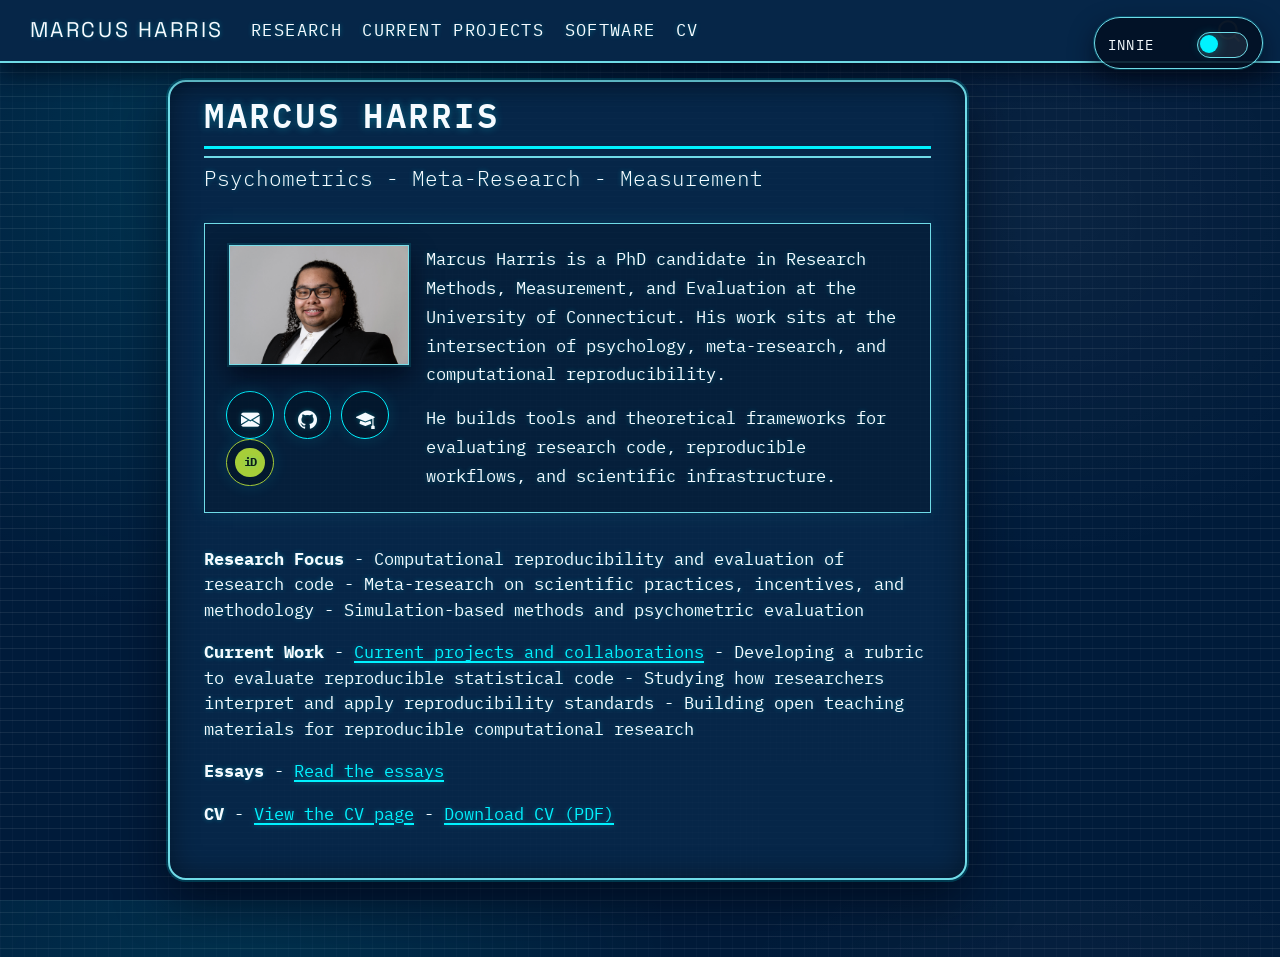
==== commit 136ba52e: "Add current research projects page" ====
--- a/docs/index.html
+++ b/docs/index.html
@@ -112,6 +112,10 @@
 <span class="menu-text">Research</span></a>
   </li>  
   <li class="nav-item">
+    <a class="nav-link" href="./projects.html"> 
+<span class="menu-text">Current Projects</span></a>
+  </li>  
+  <li class="nav-item">
     <a class="nav-link" href="./software.html"> 
 <span class="menu-text">Software</span></a>
   </li>  
@@ -169,7 +173,7 @@
 </div>
 </div>
 <p><strong>Research Focus</strong> - Computational reproducibility and evaluation of research code - Meta-research on scientific practices, incentives, and methodology - Simulation-based methods and psychometric evaluation</p>
-<p><strong>Current Work</strong> - Developing a rubric to evaluate reproducible statistical code - Studying how researchers interpret and apply reproducibility standards - Building open teaching materials for reproducible computational research</p>
+<p><strong>Current Work</strong> - <a href="./projects.html">Current projects and collaborations</a> - Developing a rubric to evaluate reproducible statistical code - Studying how researchers interpret and apply reproducibility standards - Building open teaching materials for reproducible computational research</p>
 <p><strong>Essays</strong> - <a href="./essays.html">Read the essays</a></p>
 <p><strong>CV</strong> - <a href="./cv.html">View the CV page</a> - <a href="assets/CV.pdf">Download CV (PDF)</a></p>
 
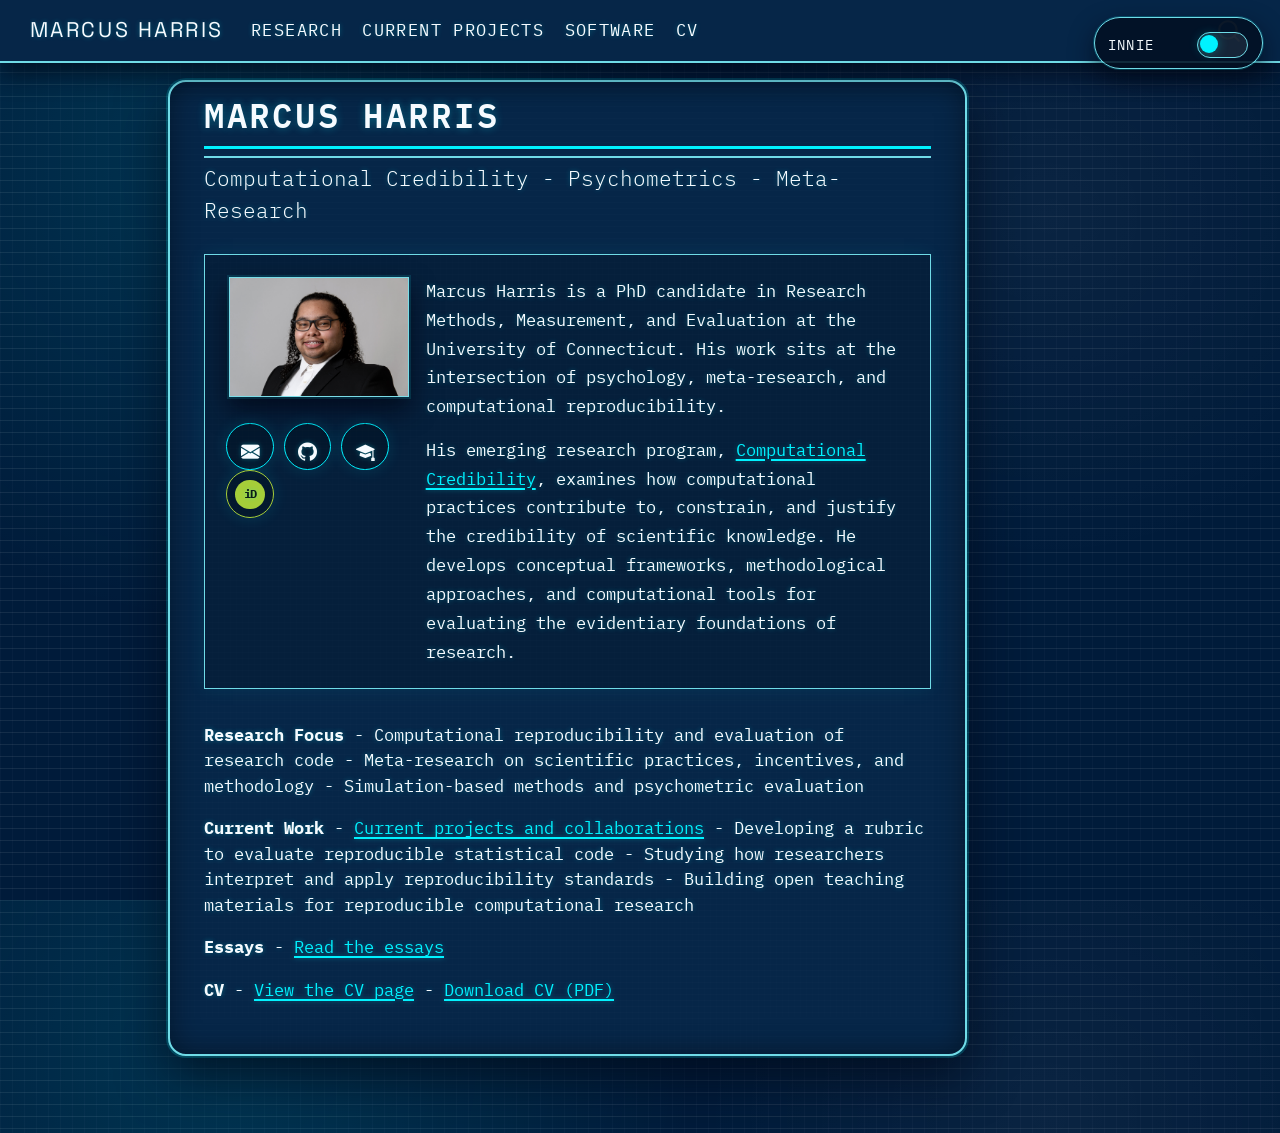
==== commit 48511a4c: "Introduce Computational Credibility and expand research software" ====
--- a/docs/index.html
+++ b/docs/index.html
@@ -143,7 +143,7 @@
 <header id="title-block-header" class="quarto-title-block default">
 <div class="quarto-title">
 <h1 class="title">Marcus Harris</h1>
-<p class="subtitle lead">Psychometrics - Meta-Research - Measurement</p>
+<p class="subtitle lead">Computational Credibility - Psychometrics - Meta-Research</p>
 </div>
 
 
@@ -169,7 +169,7 @@
 </div>
 <div class="home-hero-copy">
 <p>Marcus Harris is a PhD candidate in Research Methods, Measurement, and Evaluation at the University of Connecticut. His work sits at the intersection of psychology, meta-research, and computational reproducibility.</p>
-<p>He builds tools and theoretical frameworks for evaluating research code, reproducible workflows, and scientific infrastructure.</p>
+<p>His emerging research program, <a href="./research.html#computational-credibility">Computational Credibility</a>, examines how computational practices contribute to, constrain, and justify the credibility of scientific knowledge. He develops conceptual frameworks, methodological approaches, and computational tools for evaluating the evidentiary foundations of research.</p>
 </div>
 </div>
 <p><strong>Research Focus</strong> - Computational reproducibility and evaluation of research code - Meta-research on scientific practices, incentives, and methodology - Simulation-based methods and psychometric evaluation</p>
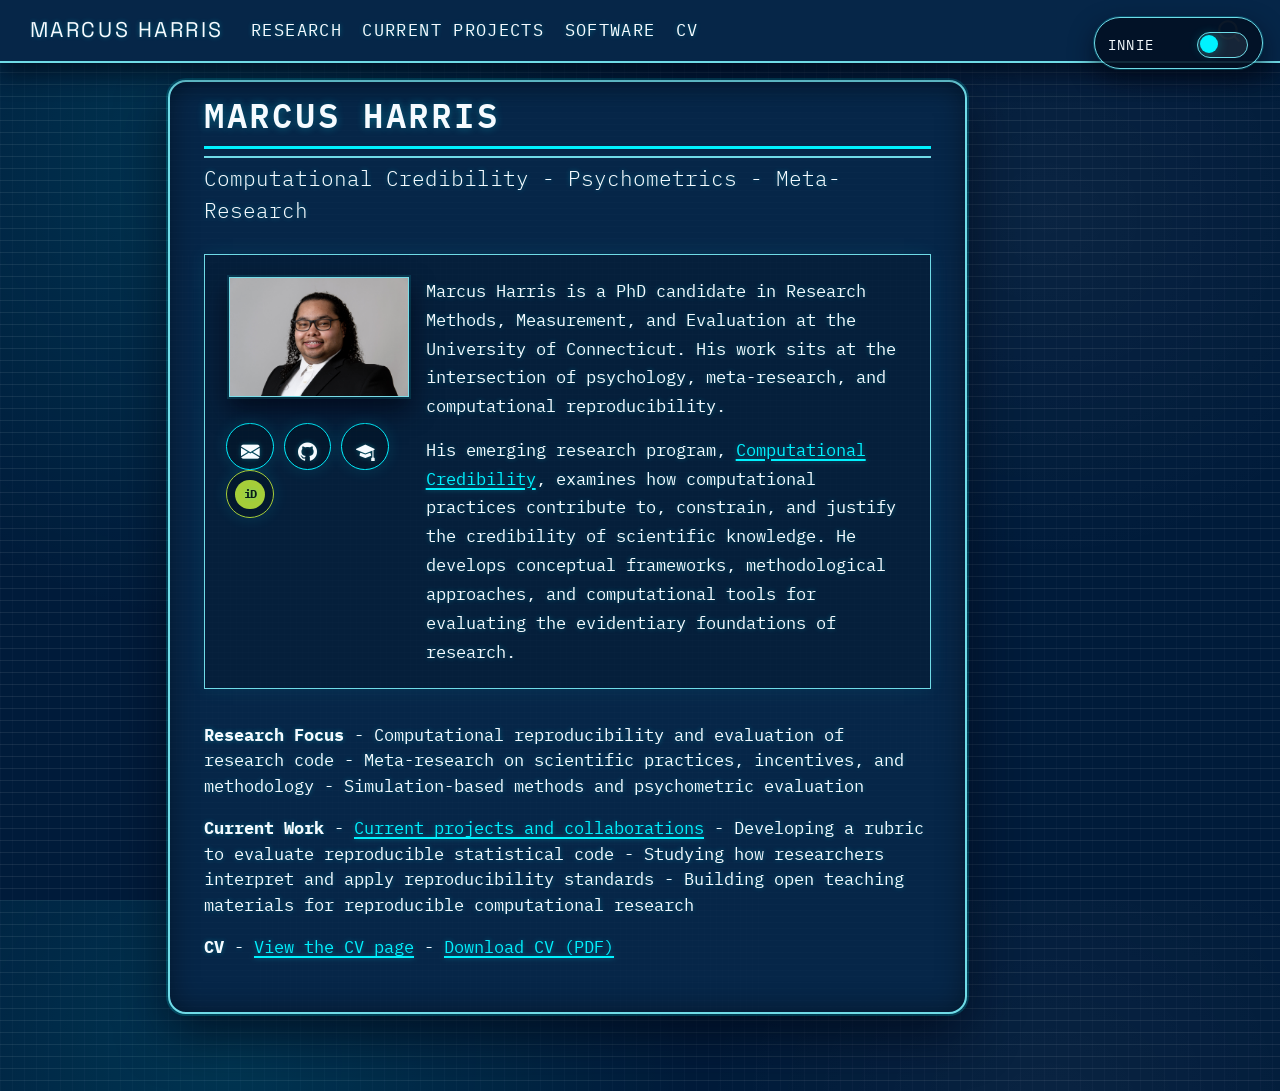
==== commit 28350b5d: "Remove Essays link from homepage" ====
--- a/docs/index.html
+++ b/docs/index.html
@@ -174,7 +174,6 @@
 </div>
 <p><strong>Research Focus</strong> - Computational reproducibility and evaluation of research code - Meta-research on scientific practices, incentives, and methodology - Simulation-based methods and psychometric evaluation</p>
 <p><strong>Current Work</strong> - <a href="./projects.html">Current projects and collaborations</a> - Developing a rubric to evaluate reproducible statistical code - Studying how researchers interpret and apply reproducibility standards - Building open teaching materials for reproducible computational research</p>
-<p><strong>Essays</strong> - <a href="./essays.html">Read the essays</a></p>
 <p><strong>CV</strong> - <a href="./cv.html">View the CV page</a> - <a href="assets/CV.pdf">Download CV (PDF)</a></p>
 
 
